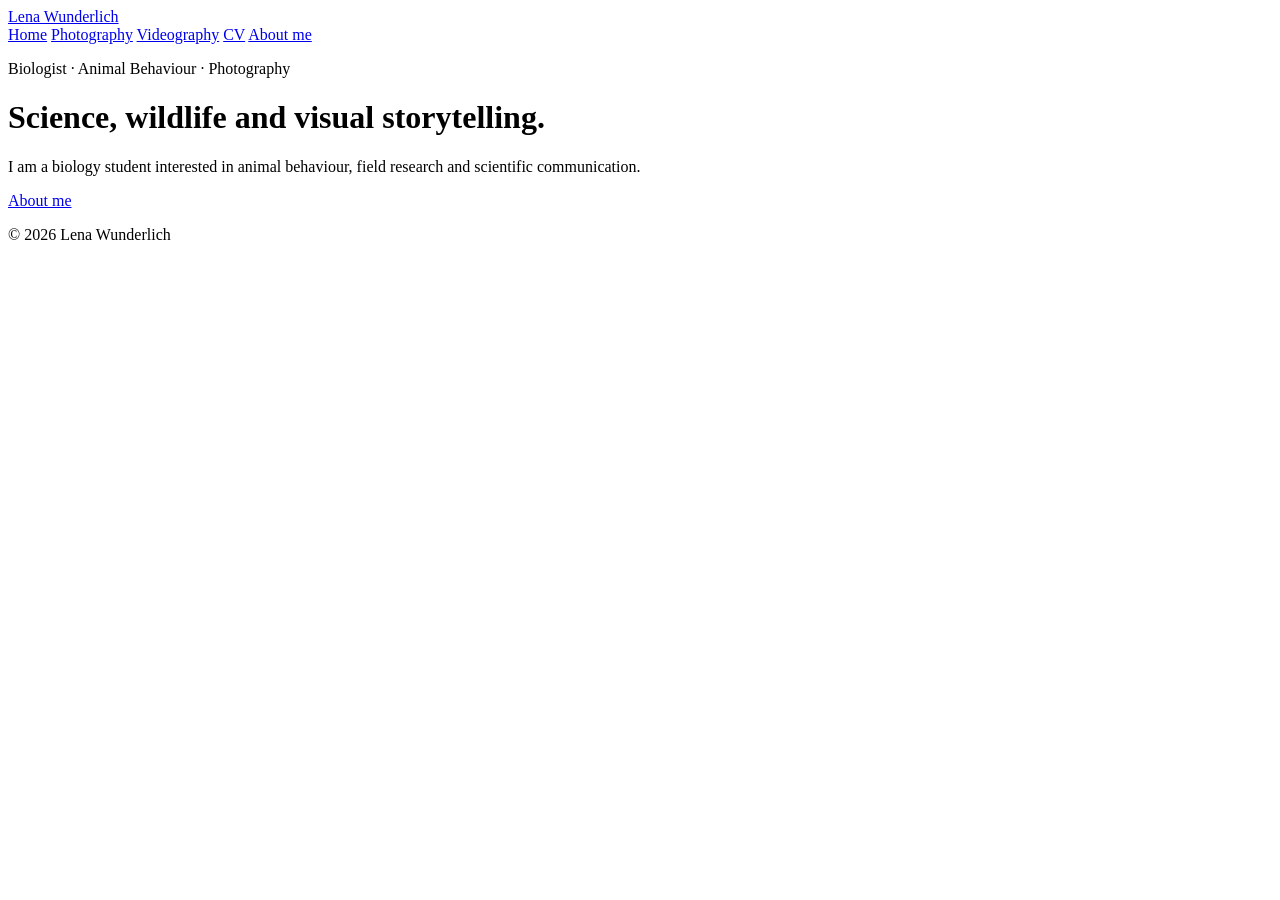
==== index.html @ eab10a20 "Add initial HTML structure for personal website Create homepage" ====
<!DOCTYPE html>
<html lang="de">
<head>
  <meta charset="UTF-8">
  <meta name="viewport" content="width=device-width, initial-scale=1.0">

  <title>Lena Wunderlich</title>

  <link rel="stylesheet" href="style.css">
</head>

<body>

  <header>
    <a class="name" href="index.html">Lena Wunderlich</a>

    <nav>
      <a href="index.html">Home</a>
      <a href="photography.html">Photography</a>
      <a href="videography.html">Videography</a>
      <a href="cv.html">CV</a>
      <a href="about.html">About me</a>
    </nav>
  </header>

  <main class="hero">
    <div>
      <p class="subtitle">Biologist · Animal Behaviour · Photography</p>

      <h1>Science, wildlife and visual storytelling.</h1>

      <p class="intro">
        I am a biology student interested in animal behaviour,
        field research and scientific communication.
      </p>

      <a class="button" href="about.html">About me</a>
    </div>
  </main>

  <footer>
    <p>© 2026 Lena Wunderlich</p>
  </footer>

</body>
</html>
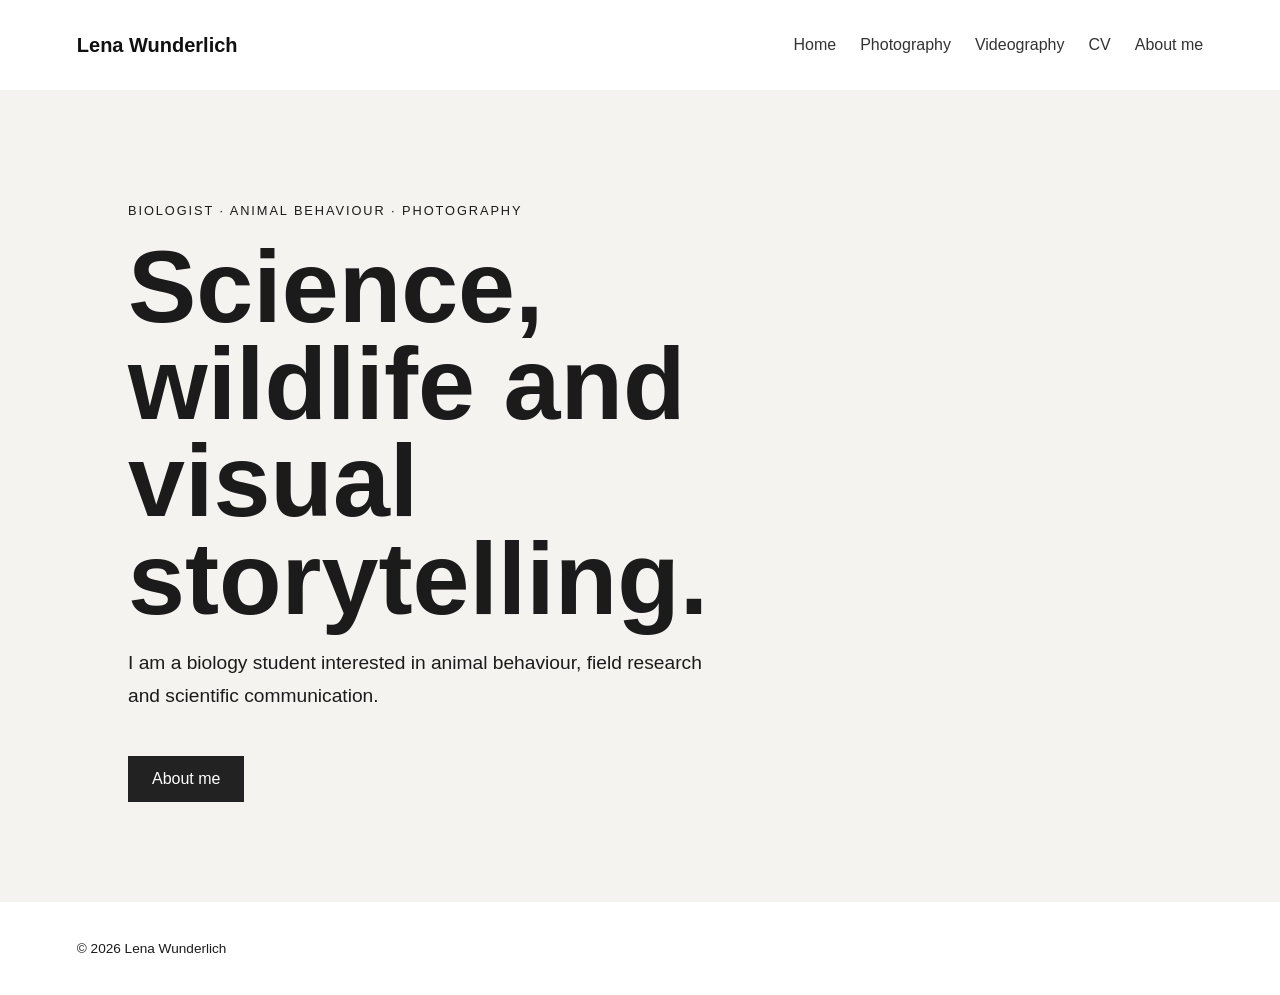
==== commit f4ea7193: "Fix duplicate viewport meta tag in index.html" ====
--- a/index.html
+++ b/index.html
@@ -2,6 +2,7 @@
 <html lang="de">
 <head>
   <meta charset="UTF-8">
+  <meta name="viewport" content="width=device-width, initial-scale=1.0">
   <meta name="viewport" content="width=device-width, initial-scale=1.0">
 
   <title>Lena Wunderlich</title>
--- a/style.css
+++ b/style.css
@@ -0,0 +1,659 @@
+* {
+  box-sizing: border-box;
+}
+
+body {
+  margin: 0;
+  font-family: Arial, Helvetica, sans-serif;
+  color: #1b1b1b;
+  background: #f5f3ef;
+}
+
+header {
+  min-height: 90px;
+  padding: 25px 6%;
+  display: flex;
+  justify-content: space-between;
+  align-items: center;
+  gap: 30px;
+  background: white;
+}
+
+.name {
+  color: #111;
+  font-size: 1.25rem;
+  font-weight: bold;
+  text-decoration: none;
+}
+
+nav {
+  display: flex;
+  flex-wrap: wrap;
+  gap: 24px;
+}
+
+nav a {
+  color: #333;
+  text-decoration: none;
+}
+
+nav a:hover {
+  text-decoration: underline;
+}
+
+.hero {
+  min-height: calc(100vh - 160px);
+  padding: 100px 10%;
+  display: flex;
+  align-items: center;
+}
+
+.hero div {
+  max-width: 800px;
+}
+
+.subtitle {
+  text-transform: uppercase;
+  letter-spacing: 0.15em;
+  font-size: 0.8rem;
+}
+
+h1 {
+  margin: 20px 0;
+  max-width: 750px;
+  font-size: clamp(3rem, 8vw, 6.5rem);
+  line-height: 0.95;
+}
+
+.intro {
+  max-width: 600px;
+  font-size: 1.2rem;
+  line-height: 1.7;
+}
+
+.button {
+  display: inline-block;
+  margin-top: 25px;
+  padding: 14px 24px;
+  color: white;
+  background: #222;
+  text-decoration: none;
+}
+
+.content {
+  max-width: 1100px;
+  min-height: 75vh;
+  margin: auto;
+  padding: 70px 6%;
+}
+
+.content h1 {
+  font-size: clamp(2.5rem, 6vw, 5rem);
+}
+
+.project {
+  margin: 50px 0;
+  padding-bottom: 40px;
+  border-bottom: 1px solid #bbb;
+}
+
+.project img {
+  width: 100%;
+  max-height: 650px;
+  object-fit: cover;
+}
+
+.project p {
+  max-width: 750px;
+  line-height: 1.7;
+}
+
+footer {
+  padding: 25px 6%;
+  font-size: 0.85rem;
+  background: white;
+}
+
+@media (max-width: 750px) {
+  header {
+    align-items: flex-start;
+    flex-direction: column;
+  }
+
+  nav {
+    gap: 12px 18px;
+  }
+
+  .hero {
+    padding: 70px 6%;
+  }
+}
+/* PHOTOGRAPHY PAGE */
+
+.photography-page {
+  width: 100%;
+  max-width: 1500px;
+  margin: 0 auto;
+  padding: 70px 6% 100px;
+}
+
+.photography-intro {
+  max-width: 750px;
+  margin-bottom: 60px;
+}
+
+.photography-intro h1 {
+  margin: 15px 0 25px;
+  font-size: clamp(3rem, 7vw, 6rem);
+  line-height: 1;
+}
+
+.photography-intro p {
+  max-width: 600px;
+  font-size: 1.1rem;
+  line-height: 1.7;
+}
+
+
+/* MASONRY IMAGE GRID */
+
+.photo-grid {
+  column-count: 3;
+  column-gap: 24px;
+}
+
+.photo-item {
+  width: 100%;
+  margin: 0 0 24px;
+  break-inside: avoid;
+  overflow: hidden;
+  border-radius: 10px;
+  background: #eeeeee;
+}
+
+.photo-item img {
+  display: block;
+  width: 100%;
+  height: auto;
+  transition:
+    transform 0.4s ease,
+    filter 0.4s ease;
+}
+
+.photo-item:hover img {
+  transform: scale(1.02);
+  filter: brightness(0.92);
+}
+
+
+/* ACTIVE NAVIGATION LINK */
+
+nav a.active {
+  font-weight: bold;
+  text-decoration: underline;
+  text-underline-offset: 6px;
+}
+
+
+/* TABLET */
+
+@media (max-width: 1000px) {
+  .photo-grid {
+    column-count: 2;
+  }
+}
+
+
+/* MOBILE */
+
+@media (max-width: 650px) {
+  .photography-page {
+    padding: 50px 5% 70px;
+  }
+
+  .photography-intro {
+    margin-bottom: 40px;
+  }
+
+  .photo-grid {
+    column-count: 1;
+    column-gap: 0;
+  }
+
+  .photo-item {
+    margin-bottom: 18px;
+    border-radius: 8px;
+  }
+}
+.gallery-status {
+  margin: 40px 0;
+  text-align: center;
+  color: #666666;
+  font-size: 1rem;
+}
+/* CV PAGE */
+
+.cv-page {
+  width: 100%;
+  max-width: 1500px;
+  margin: 0 auto;
+  padding: 60px 3% 100px;
+}
+
+.cv-heading h1 {
+  margin: 0 0 45px;
+  font-size: clamp(3rem, 6vw, 5.5rem);
+  line-height: 1;
+}
+
+.cv-heading-line {
+  width: 100%;
+  height: 1px;
+  margin-bottom: 35px;
+  background: #555555;
+}
+
+.cv-actions {
+  display: flex;
+  flex-wrap: wrap;
+  gap: 12px;
+  margin-bottom: 25px;
+}
+
+.cv-button {
+  display: inline-block;
+  padding: 12px 20px;
+  border: 1px solid #222222;
+  color: #ffffff;
+  background: #222222;
+  text-decoration: none;
+  transition:
+    background 0.2s ease,
+    color 0.2s ease;
+}
+
+.cv-button:hover {
+  color: #222222;
+  background: transparent;
+}
+
+.cv-button-secondary {
+  color: #222222;
+  background: transparent;
+}
+
+.cv-button-secondary:hover {
+  color: #ffffff;
+  background: #222222;
+}
+
+
+/* PDF VIEWER */
+
+.cv-viewer-container {
+  width: 100%;
+  height: 85vh;
+  min-height: 700px;
+  padding: 0 70px;
+  overflow: hidden;
+  background: #1f1f1f;
+}
+
+.cv-viewer {
+  display: block;
+  width: 100%;
+  height: 100%;
+  border: none;
+  background: #ffffff;
+}
+
+.cv-fallback {
+  padding: 80px 30px;
+  text-align: center;
+  color: #222222;
+  background: #ffffff;
+}
+
+
+/* TABLET */
+
+@media (max-width: 900px) {
+  .cv-viewer-container {
+    height: 78vh;
+    min-height: 600px;
+    padding: 0 30px;
+  }
+}
+
+
+/* MOBILE */
+
+@media (max-width: 650px) {
+  .cv-page {
+    padding: 45px 4% 70px;
+  }
+
+  .cv-heading h1 {
+    margin-bottom: 30px;
+  }
+
+  .cv-heading-line {
+    margin-bottom: 25px;
+  }
+
+  .cv-actions {
+    flex-direction: column;
+  }
+
+  .cv-button {
+    width: 100%;
+    text-align: center;
+  }
+
+  .cv-viewer-container {
+    height: 70vh;
+    min-height: 500px;
+    padding: 0;
+  }
+}
+/* ABOUT PAGE */
+
+.about-page {
+  width: 100%;
+  max-width: 1500px;
+  margin: 0 auto;
+  padding: 60px 3% 100px;
+}
+
+.about-heading h1 {
+  margin: 0 0 45px;
+  font-size: clamp(3rem, 6vw, 5.5rem);
+  line-height: 1;
+}
+
+.about-heading-line {
+  width: 100%;
+  height: 1px;
+  margin-bottom: 45px;
+  background: #555555;
+}
+
+
+/* TWO-COLUMN LAYOUT */
+
+.about-layout {
+  display: grid;
+  grid-template-columns: minmax(0, 1.15fr) minmax(320px, 0.85fr);
+  align-items: start;
+  gap: 65px;
+}
+
+.about-text {
+  max-width: 780px;
+}
+
+.about-text > p {
+  margin: 0 0 24px;
+  font-size: clamp(1.05rem, 1.5vw, 1.35rem);
+  line-height: 1.55;
+}
+
+.about-contact {
+  margin-top: 45px;
+}
+
+.about-contact h2 {
+  margin: 0 0 12px;
+  font-size: 1.35rem;
+}
+
+.about-contact p {
+  margin: 7px 0;
+  font-size: 1.1rem;
+}
+
+.about-contact a {
+  color: #1769d1;
+  text-decoration: none;
+}
+
+.about-contact a:hover {
+  text-decoration: underline;
+}
+
+
+/* PORTRAIT */
+
+.about-image-wrapper {
+  width: 100%;
+}
+
+.about-image {
+  display: block;
+  width: 100%;
+  max-height: 760px;
+  object-fit: cover;
+  object-position: center;
+}
+
+
+/* TABLET */
+
+@media (max-width: 950px) {
+  .about-layout {
+    grid-template-columns: 1fr 1fr;
+    gap: 35px;
+  }
+
+  .about-text > p {
+    font-size: 1rem;
+  }
+}
+
+
+/* MOBILE */
+
+@media (max-width: 750px) {
+  .about-page {
+    padding: 45px 5% 70px;
+  }
+
+  .about-heading h1 {
+    margin-bottom: 30px;
+  }
+
+  .about-heading-line {
+    margin-bottom: 30px;
+  }
+
+  .about-layout {
+    display: flex;
+    flex-direction: column;
+    gap: 35px;
+  }
+
+  .about-image-wrapper {
+    order: -1;
+  }
+
+  .about-image {
+    max-height: 550px;
+  }
+
+  .about-contact {
+    margin-top: 35px;
+  }
+}
+
+/* MOBILE VERSION */
+
+@media (max-width: 700px) {
+
+  /* ALLGEMEIN */
+
+  body {
+    overflow-x: hidden;
+  }
+
+  h1 {
+    font-size: 2.7rem;
+    line-height: 1.05;
+  }
+
+
+  /* NAVIGATION */
+
+  header {
+    padding: 22px 5%;
+    flex-direction: column;
+    align-items: flex-start;
+    gap: 18px;
+  }
+
+  .name {
+    font-size: 1.2rem;
+  }
+
+  nav {
+    width: 100%;
+    display: flex;
+    flex-wrap: wrap;
+    gap: 12px 20px;
+  }
+
+  nav a {
+    font-size: 0.95rem;
+  }
+
+
+  /* STARTSEITE */
+
+  .hero {
+    min-height: auto;
+    padding: 65px 6% 80px;
+  }
+
+  .hero h1 {
+    font-size: 3.2rem;
+  }
+
+  .intro {
+    font-size: 1rem;
+    line-height: 1.6;
+  }
+
+
+  /* PHOTOGRAPHY */
+
+  .photography-page {
+    padding: 45px 5% 70px;
+  }
+
+  .photography-intro {
+    margin-bottom: 35px;
+  }
+
+  .photography-intro h1 {
+    font-size: 3rem;
+  }
+
+  .photo-grid {
+    column-count: 1;
+    column-gap: 0;
+  }
+
+  .photo-item {
+    margin-bottom: 18px;
+    border-radius: 6px;
+  }
+
+
+  /* ABOUT ME */
+
+  .about-page {
+    padding: 45px 5% 70px;
+  }
+
+  .about-heading h1 {
+    margin-bottom: 25px;
+    font-size: 3rem;
+  }
+
+  .about-heading-line {
+    margin-bottom: 30px;
+  }
+
+  .about-layout {
+    display: flex;
+    flex-direction: column;
+    gap: 30px;
+  }
+
+  .about-image-wrapper {
+    order: -1;
+  }
+
+  .about-image {
+    width: 100%;
+    max-height: 520px;
+    object-fit: cover;
+  }
+
+  .about-text {
+    max-width: none;
+  }
+
+  .about-text > p {
+    font-size: 1rem;
+    line-height: 1.6;
+  }
+
+  .about-contact {
+    margin-top: 35px;
+  }
+
+
+  /* CV */
+
+  .cv-page {
+    padding: 45px 5% 70px;
+  }
+
+  .cv-heading h1 {
+    margin-bottom: 25px;
+    font-size: 3rem;
+  }
+
+  .cv-heading-line {
+    margin-bottom: 25px;
+  }
+
+  .cv-actions {
+    flex-direction: column;
+  }
+
+  .cv-button {
+    width: 100%;
+    text-align: center;
+  }
+
+  .cv-viewer-container {
+    height: 70vh;
+    min-height: 480px;
+    padding: 0;
+  }
+
+
+  /* NORMALE INHALTSSEITEN */
+
+  .content {
+    padding: 45px 5% 70px;
+  }
+
+
+  /* FOOTER */
+
+  footer {
+    padding: 25px 5%;
+  }
+}
